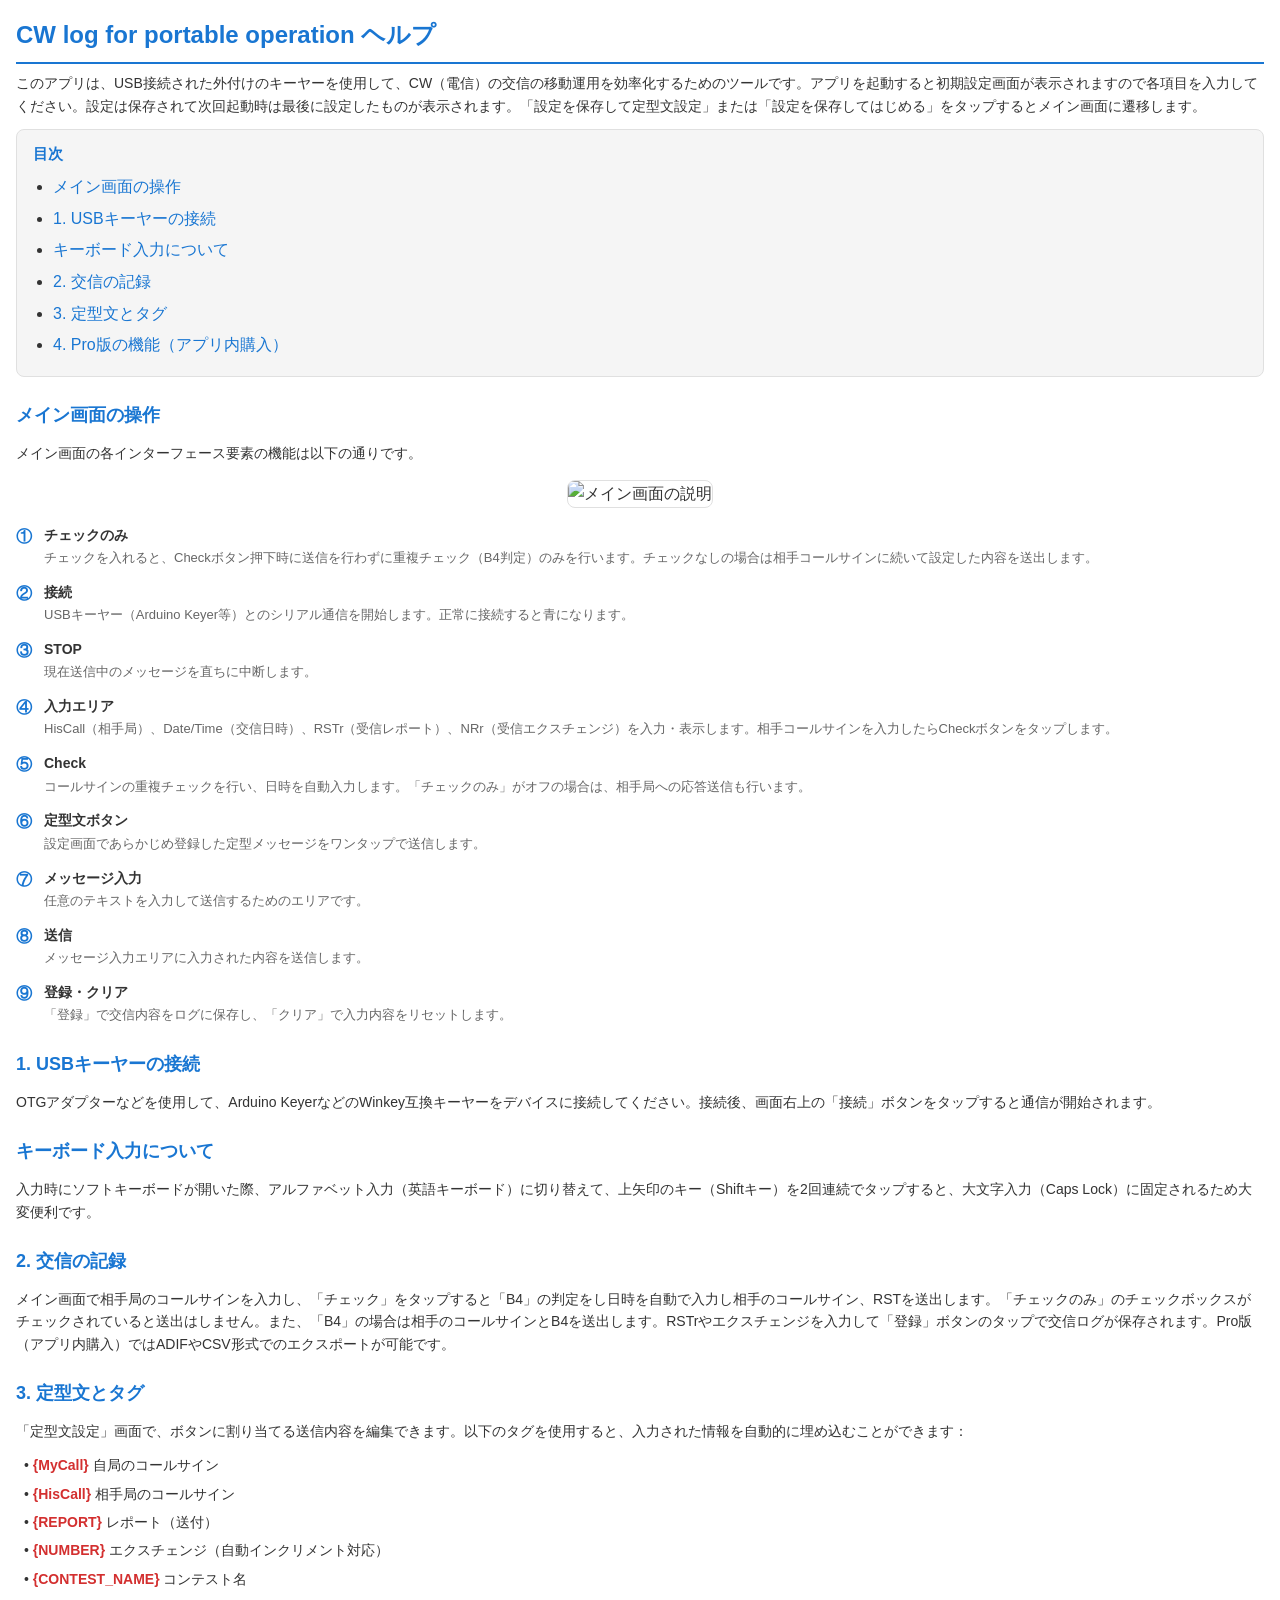
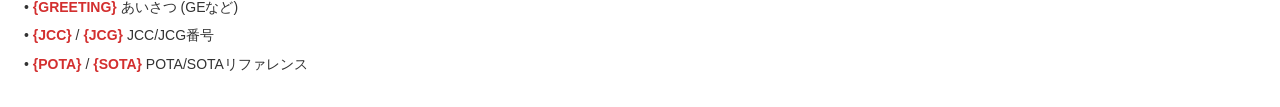
==== help.html @ 80474c99 "Update help.html for new application title and content" ====
<!DOCTYPE html>
<html lang="ja">
<head>
    <meta charset="UTF-8">
    <meta name="viewport" content="width=device-width, initial-scale=1.0">
    <title>CW log for portable operation  ヘルプ</title>
    <style>
        body {
            font-family: -apple-system, BlinkMacSystemFont, "Segoe UI", Roboto, "Helvetica Neue", Arial, sans-serif;
            margin: 0;
            padding: 16px;
            color: #333333;
            background-color: #ffffff;
            line-height: 1.6;
        }
        h1 {
            color: #1976D2;
            font-size: 24px;
            margin-top: 0;
            margin-bottom: 8px;
            padding-bottom: 8px;
            border-bottom: 2px solid #1976D2;
        }
        h2 {
            color: #1976D2;
            font-size: 18px;
            margin-top: 24px;
            margin-bottom: 12px;
        }
        p {
            margin-top: 0;
            margin-bottom: 12px;
            font-size: 14px;
        }
        .toc {
            background-color: #f5f5f5;
            border: 1px solid #e0e0e0;
            border-radius: 8px;
            padding: 12px 16px;
            margin-bottom: 20px;
        }
        .toc-title {
            font-weight: bold;
            margin-bottom: 8px;
            color: #1976D2;
            font-size: 15px;
        }
        .toc ul {
            margin: 0;
            padding-left: 20px;
        }
        .toc li {
            margin-bottom: 6px;
        }
        .toc a {
            color: #1976D2;
            text-decoration: none;
        }
        .toc a:hover {
            text-decoration: underline;
        }
        .img-container {
            text-align: center;
            margin: 16px 0;
        }
        .img-container img {
            max-width: 100%;
            height: auto;
            border: 1px solid #e0e0e0;
            border-radius: 8px;
        }
        .feature-list {
            margin: 12px 0;
        }
        .feature-item {
            display: flex;
            margin-bottom: 12px;
        }
        .feature-num {
            font-weight: bold;
            color: #1976D2;
            width: 28px;
            flex-shrink: 0;
        }
        .feature-content {
            flex-grow: 1;
        }
        .feature-title {
            font-weight: bold;
            font-size: 14px;
            margin-bottom: 2px;
        }
        .feature-desc {
            font-size: 13px;
            color: #666666;
        }
        .tag-list {
            list-style-type: none;
            padding-left: 8px;
            margin-top: 8px;
        }
        .tag-item {
            margin-bottom: 6px;
            font-size: 14px;
        }
        .tag-name {
            color: #D32F2F;
            font-weight: bold;
        }
        ul.bullet-list {
            padding-left: 20px;
            margin-top: 8px;
        }
        ul.bullet-list li {
            margin-bottom: 4px;
            font-size: 14px;
        }
    </style>
</head>
<body>

    <h1>CW log for portable operation  ヘルプ</h1>

    <p>このアプリは、USB接続された外付けのキーヤーを使用して、CW（電信）の交信の移動運用を効率化するためのツールです。アプリを起動すると初期設定画面が表示されますので各項目を入力してください。設定は保存されて次回起動時は最後に設定したものが表示されます。「設定を保存して定型文設定」または「設定を保存してはじめる」をタップするとメイン画面に遷移します。</p>

    <!-- 目次（ナビゲーションリンク） -->
    <div class="toc">
        <div class="toc-title">目次</div>
        <ul>
            <li><a href="#main_screen">メイン画面の操作</a></li>
            <li><a href="#usb_keyer">1. USBキーヤーの接続</a></li>
            <li><a href="#keyboard_input">キーボード入力について</a></li>
            <li><a href="#record_qso">2. 交信の記録</a></li>
            <li><a href="#preset_tags">3. 定型文とタグ</a></li>
            <li><a href="#pro_features">4. Pro版の機能（アプリ内購入）</a></li>
        </ul>
    </div>

    <!-- 各セクション -->
    <h2 id="main_screen">メイン画面の操作</h2>
    <p>メイン画面の各インターフェース要素の機能は以下の通りです。</p>

    <div class="img-container">
        <img src="main_screen.png" alt="メイン画面の説明">
    </div>

    <div class="feature-list">
        <div class="feature-item">
            <div class="feature-num">①</div>
            <div class="feature-content">
                <div class="feature-title">チェックのみ</div>
                <div class="feature-desc">チェックを入れると、Checkボタン押下時に送信を行わずに重複チェック（B4判定）のみを行います。チェックなしの場合は相手コールサインに続いて設定した内容を送出します。</div>
            </div>
        </div>
        <div class="feature-item">
            <div class="feature-num">②</div>
            <div class="feature-content">
                <div class="feature-title">接続</div>
                <div class="feature-desc">USBキーヤー（Arduino Keyer等）とのシリアル通信を開始します。正常に接続すると青になります。</div>
            </div>
        </div>
        <div class="feature-item">
            <div class="feature-num">③</div>
            <div class="feature-content">
                <div class="feature-title">STOP</div>
                <div class="feature-desc">現在送信中のメッセージを直ちに中断します。</div>
            </div>
        </div>
        <div class="feature-item">
            <div class="feature-num">④</div>
            <div class="feature-content">
                <div class="feature-title">入力エリア</div>
                <div class="feature-desc">HisCall（相手局）、Date/Time（交信日時）、RSTr（受信レポート）、NRr（受信エクスチェンジ）を入力・表示します。相手コールサインを入力したらCheckボタンをタップします。</div>
            </div>
        </div>
        <div class="feature-item">
            <div class="feature-num">⑤</div>
            <div class="feature-content">
                <div class="feature-title">Check</div>
                <div class="feature-desc">コールサインの重複チェックを行い、日時を自動入力します。「チェックのみ」がオフの場合は、相手局への応答送信も行います。</div>
            </div>
        </div>
        <div class="feature-item">
            <div class="feature-num">⑥</div>
            <div class="feature-content">
                <div class="feature-title">定型文ボタン</div>
                <div class="feature-desc">設定画面であらかじめ登録した定型メッセージをワンタップで送信します。</div>
            </div>
        </div>
        <div class="feature-item">
            <div class="feature-num">⑦</div>
            <div class="feature-content">
                <div class="feature-title">メッセージ入力</div>
                <div class="feature-desc">任意のテキストを入力して送信するためのエリアです。</div>
            </div>
        </div>
        <div class="feature-item">
            <div class="feature-num">⑧</div>
            <div class="feature-content">
                <div class="feature-title">送信</div>
                <div class="feature-desc">メッセージ入力エリアに入力された内容を送信します。</div>
            </div>
        </div>
        <div class="feature-item">
            <div class="feature-num">⑨</div>
            <div class="feature-content">
                <div class="feature-title">登録・クリア</div>
                <div class="feature-desc">「登録」で交信内容をログに保存し、「クリア」で入力内容をリセットします。</div>
            </div>
        </div>
    </div>

    <h2 id="usb_keyer">1. USBキーヤーの接続</h2>
    <p>OTGアダプターなどを使用して、Arduino KeyerなどのWinkey互換キーヤーをデバイスに接続してください。接続後、画面右上の「接続」ボタンをタップすると通信が開始されます。</p>

    <h2 id="keyboard_input">キーボード入力について</h2>
    <p>入力時にソフトキーボードが開いた際、アルファベット入力（英語キーボード）に切り替えて、上矢印のキー（Shiftキー）を2回連続でタップすると、大文字入力（Caps Lock）に固定されるため大変便利です。</p>

    <h2 id="record_qso">2. 交信の記録</h2>
    <p>メイン画面で相手局のコールサインを入力し、「チェック」をタップすると「B4」の判定をし日時を自動で入力し相手のコールサイン、RSTを送出します。「チェックのみ」のチェックボックスがチェックされていると送出はしません。また、「B4」の場合は相手のコールサインとB4を送出します。RSTrやエクスチェンジを入力して「登録」ボタンのタップで交信ログが保存されます。Pro版（アプリ内購入）ではADIFやCSV形式でのエクスポートが可能です。</p>

    <h2 id="preset_tags">3. 定型文とタグ</h2>
    <p>「定型文設定」画面で、ボタンに割り当てる送信内容を編集できます。以下のタグを使用すると、入力された情報を自動的に埋め込むことができます：</p>

    <ul class="tag-list">
        <li class="tag-item">• <span class="tag-name">{MyCall}</span> 自局のコールサイン</li>
        <li class="tag-item">• <span class="tag-name">{HisCall}</span> 相手局のコールサイン</li>
        <li class="tag-item">• <span class="tag-name">{REPORT}</span> レポート（送付）</li>
        <li class="tag-item">• <span class="tag-name">{NUMBER}</span> エクスチェンジ（自動インクリメント対応）</li>
        <li class="tag-item">• <span class="tag-name">{CONTEST_NAME}</span> コンテスト名</li>
        <li class="tag-item">• <span class="tag-name">{GREETING}</span> あいさつ (GEなど)</li>
        <li class="tag-item">• <span class="tag-name">{JCC}</span> / <span class="tag-name">{JCG}</span> JCC/JCG番号</li>
        <li class="tag-item">• <span class="tag-name">{POTA}</span> / <span class="tag-name">{SOTA}</span> POTA/SOTAリファレンス</li>
    </ul>

    <!-- <h2 id="pro_features">4. Pro版の機能（アプリ内購入）</h2>
    <ul class="bullet-list">
        <li>ログのエクスポート（ADIF / ハムログCSV）</li>
        <li>CSVファイルのインポート</li>
    </ul> 
    -->

</body>
</html>
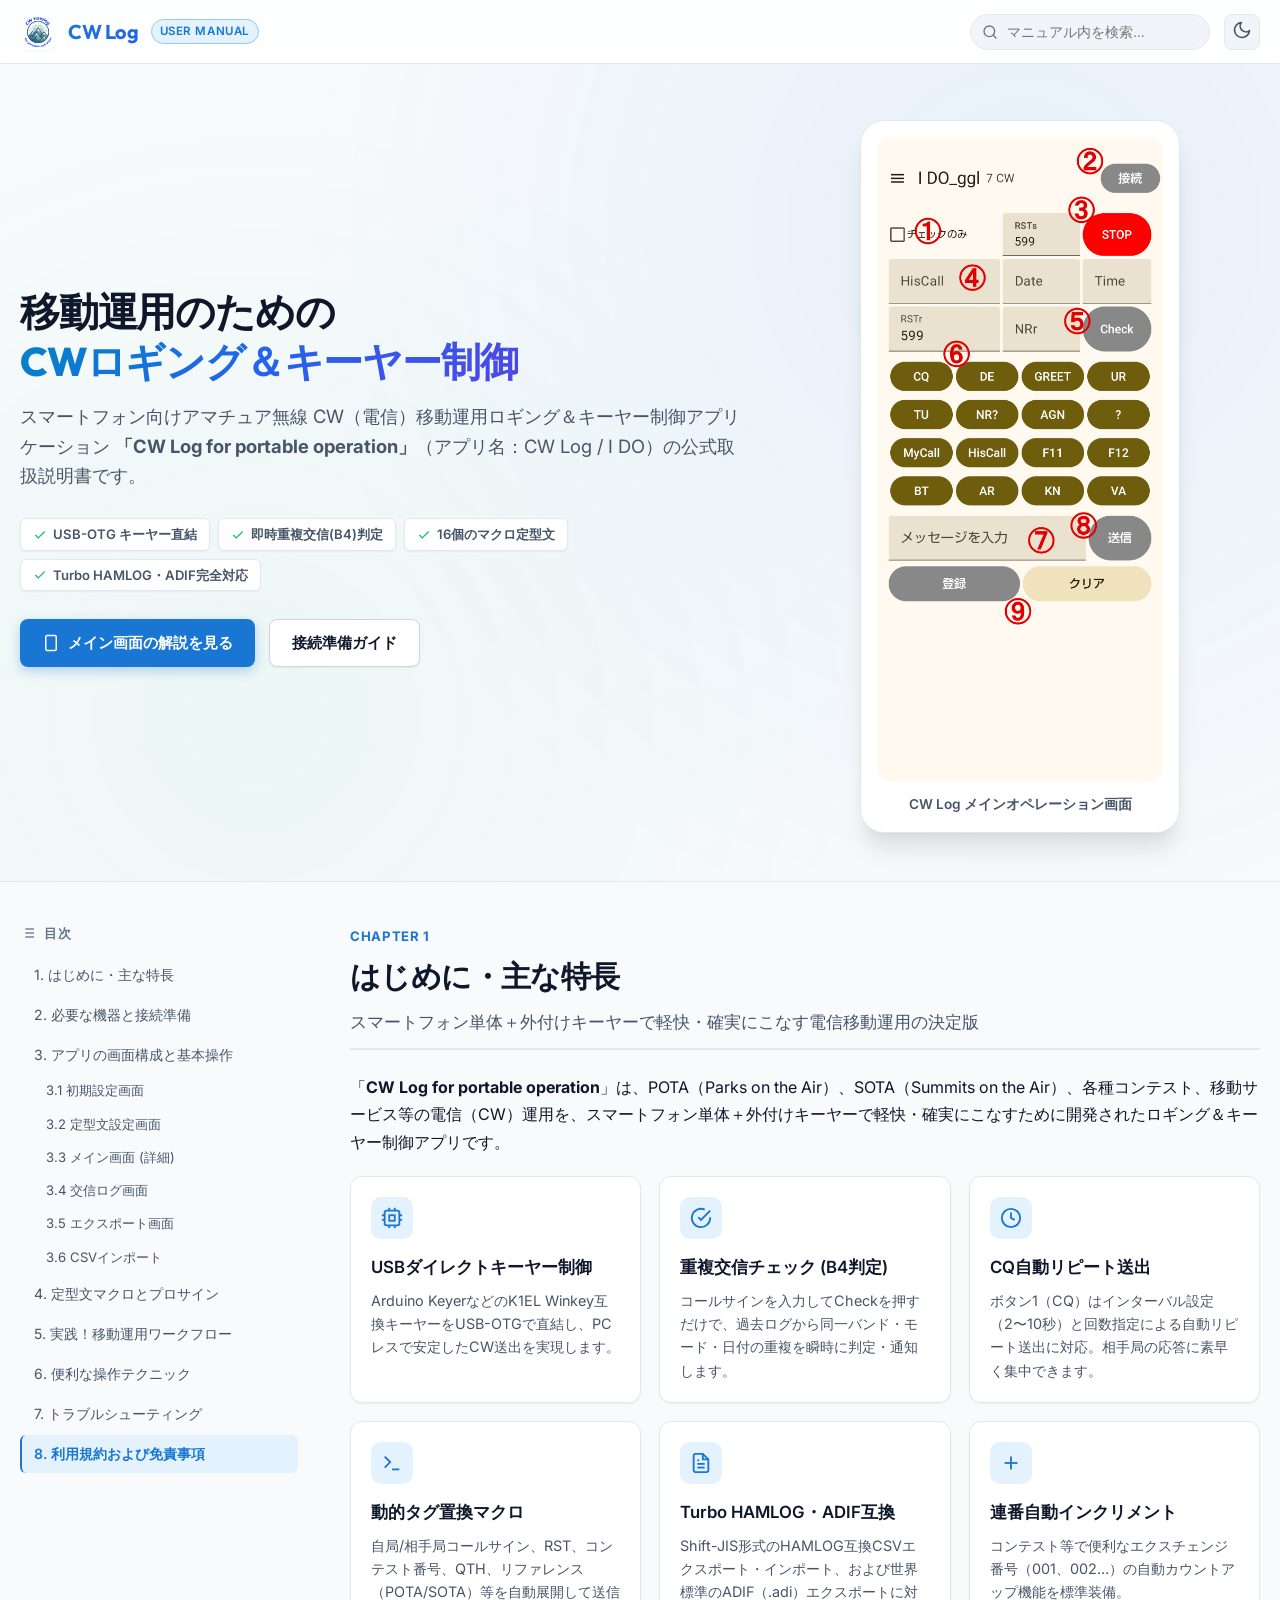
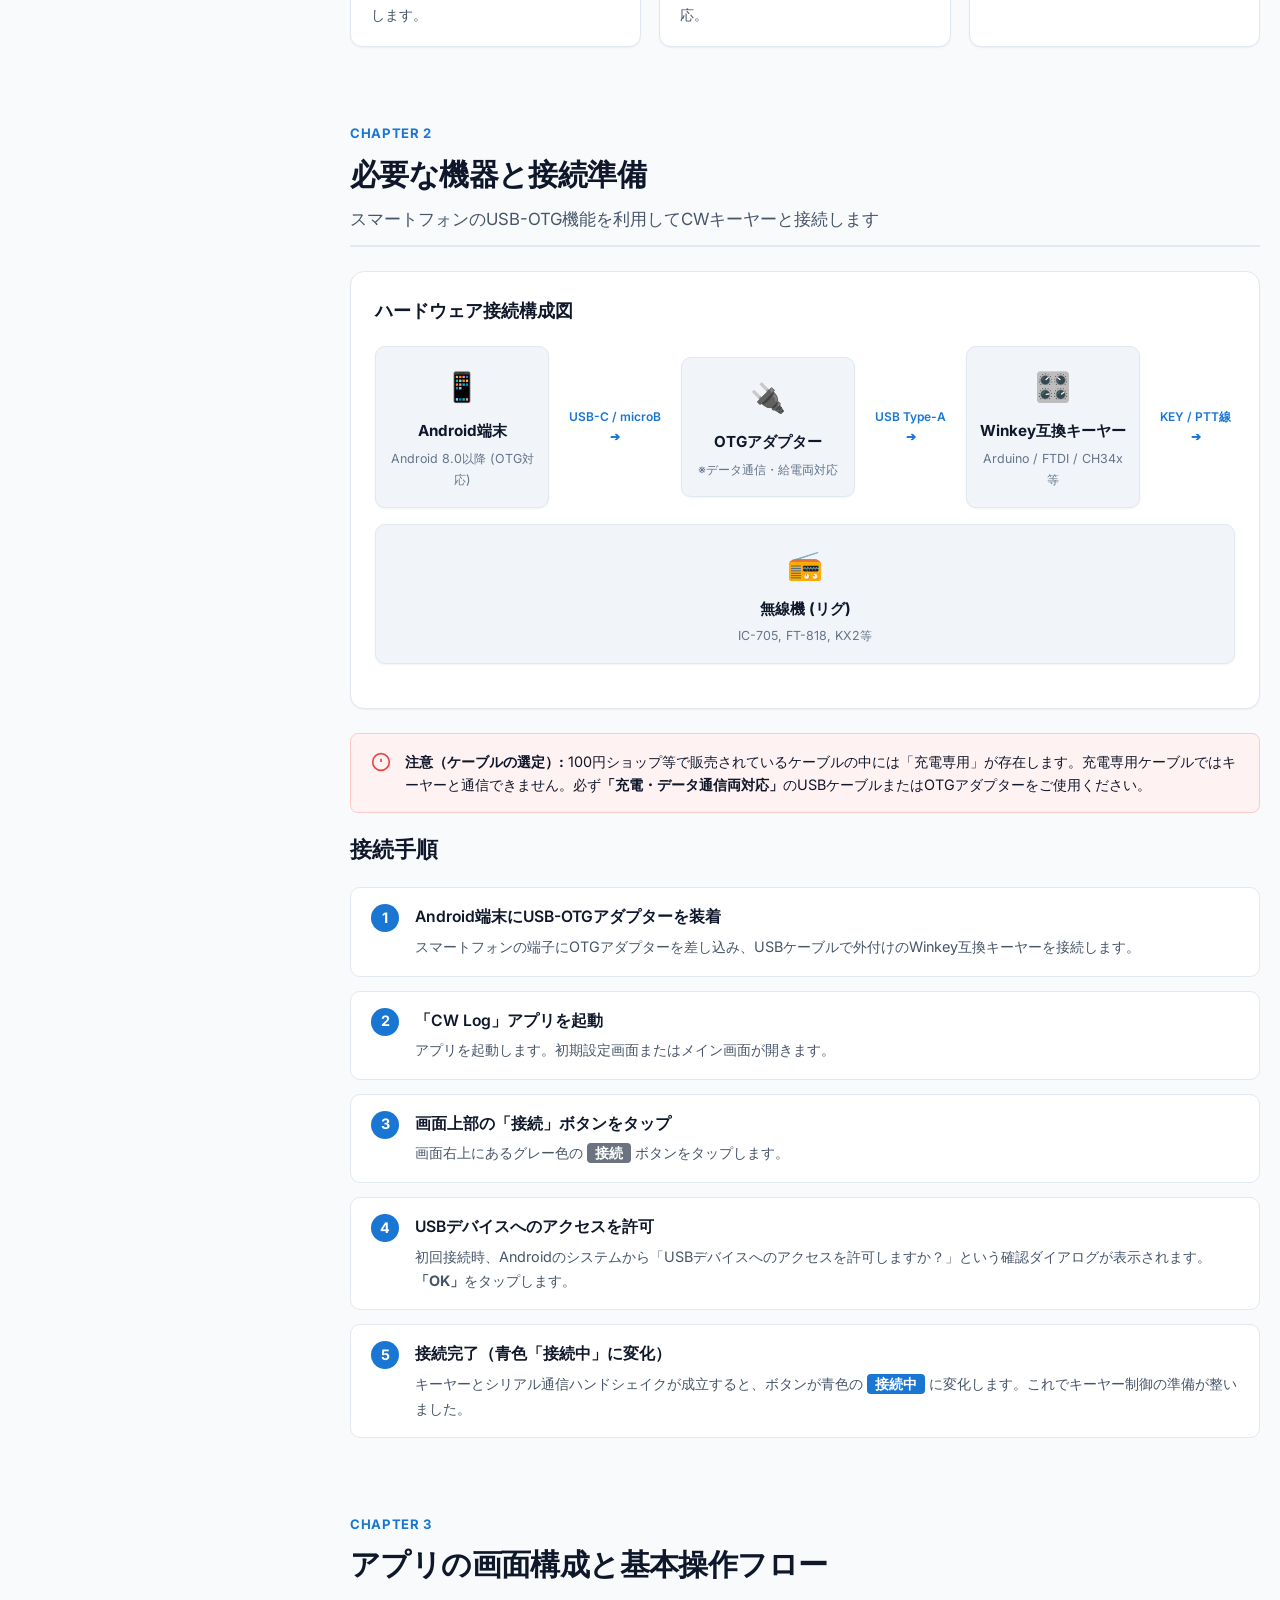
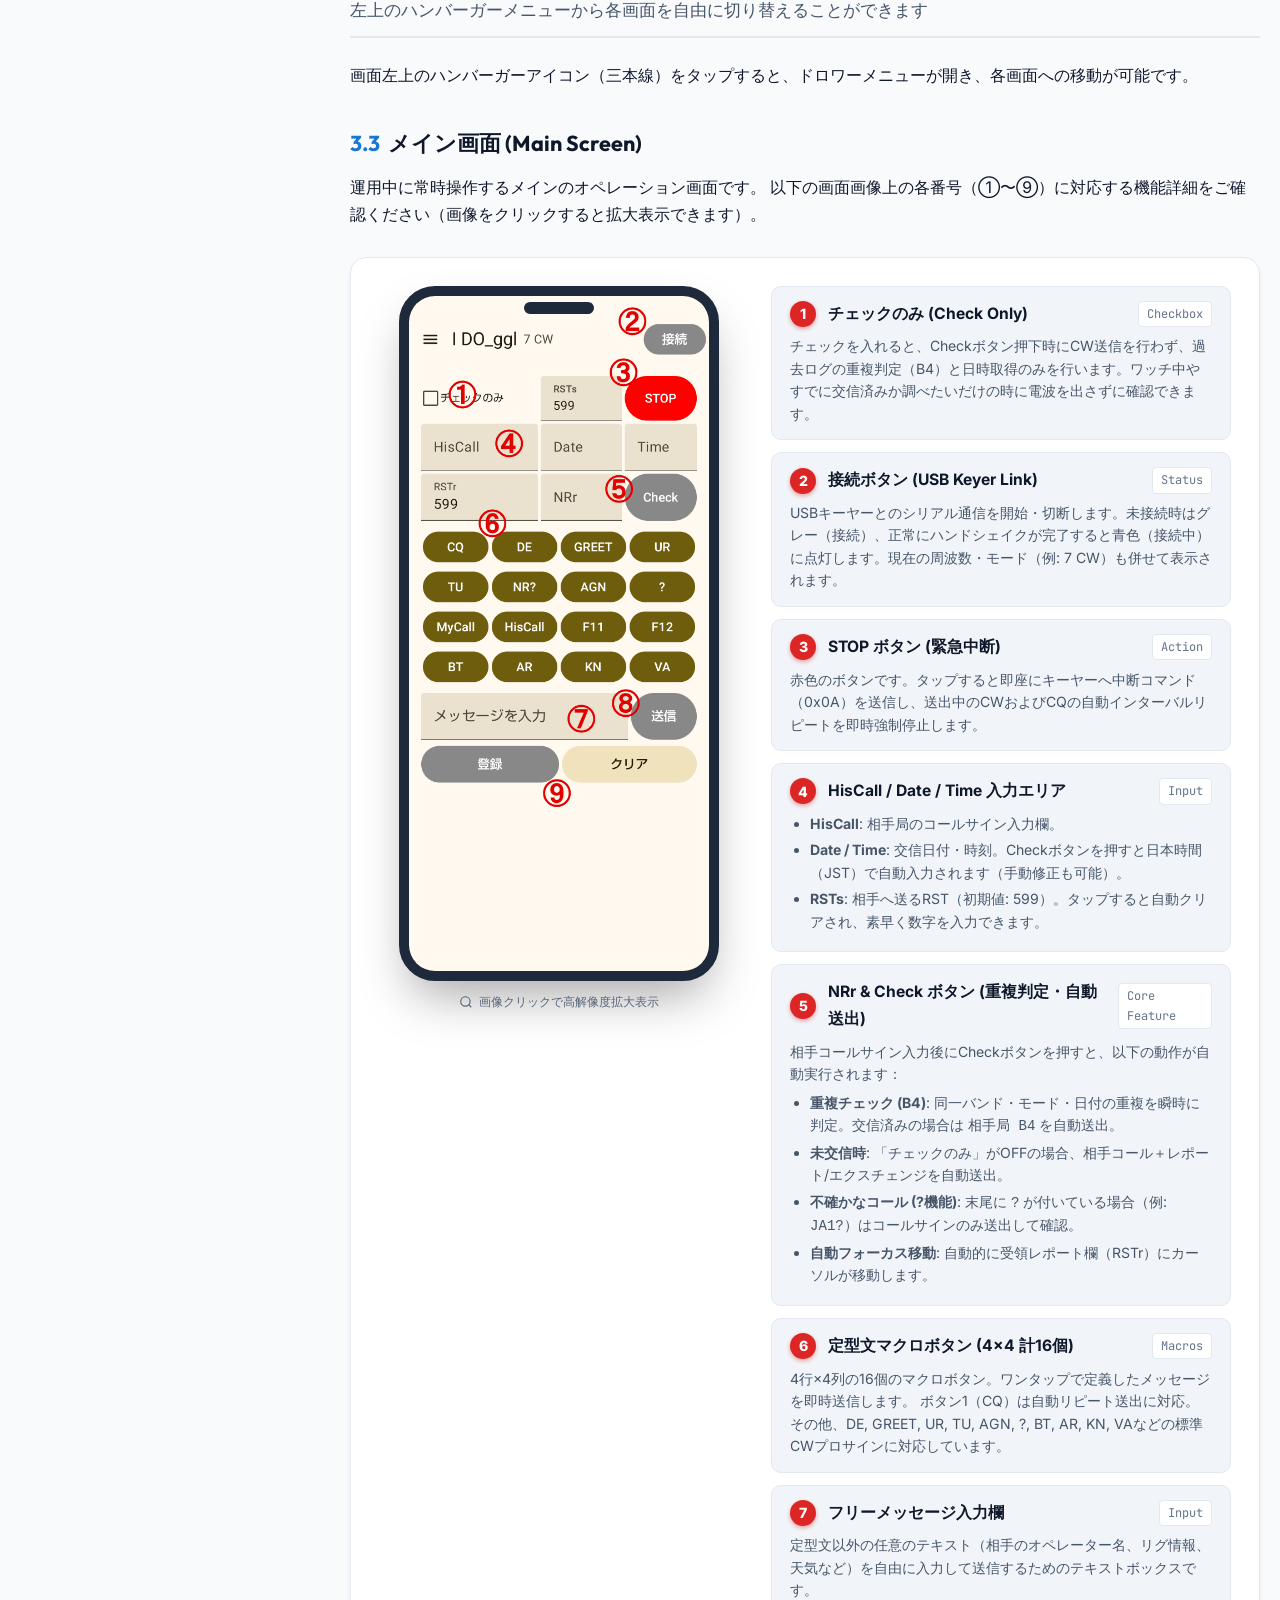
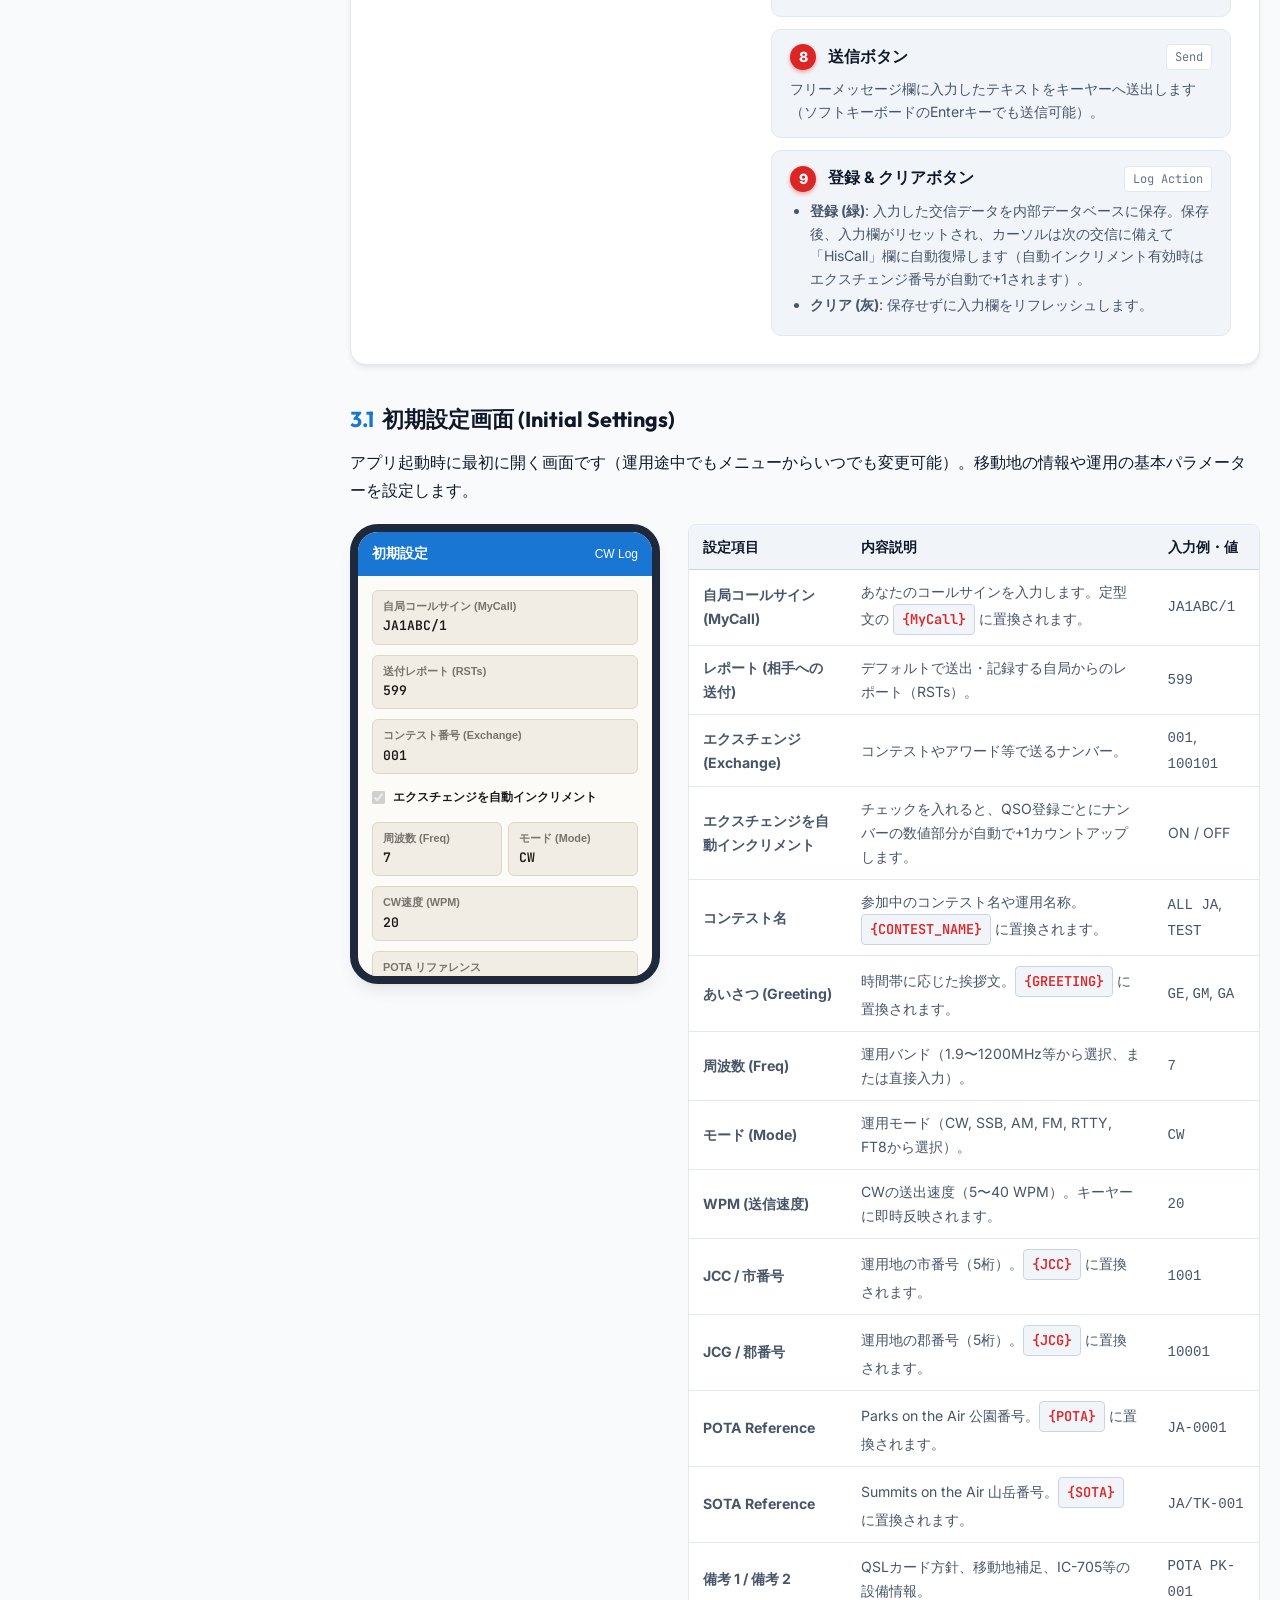
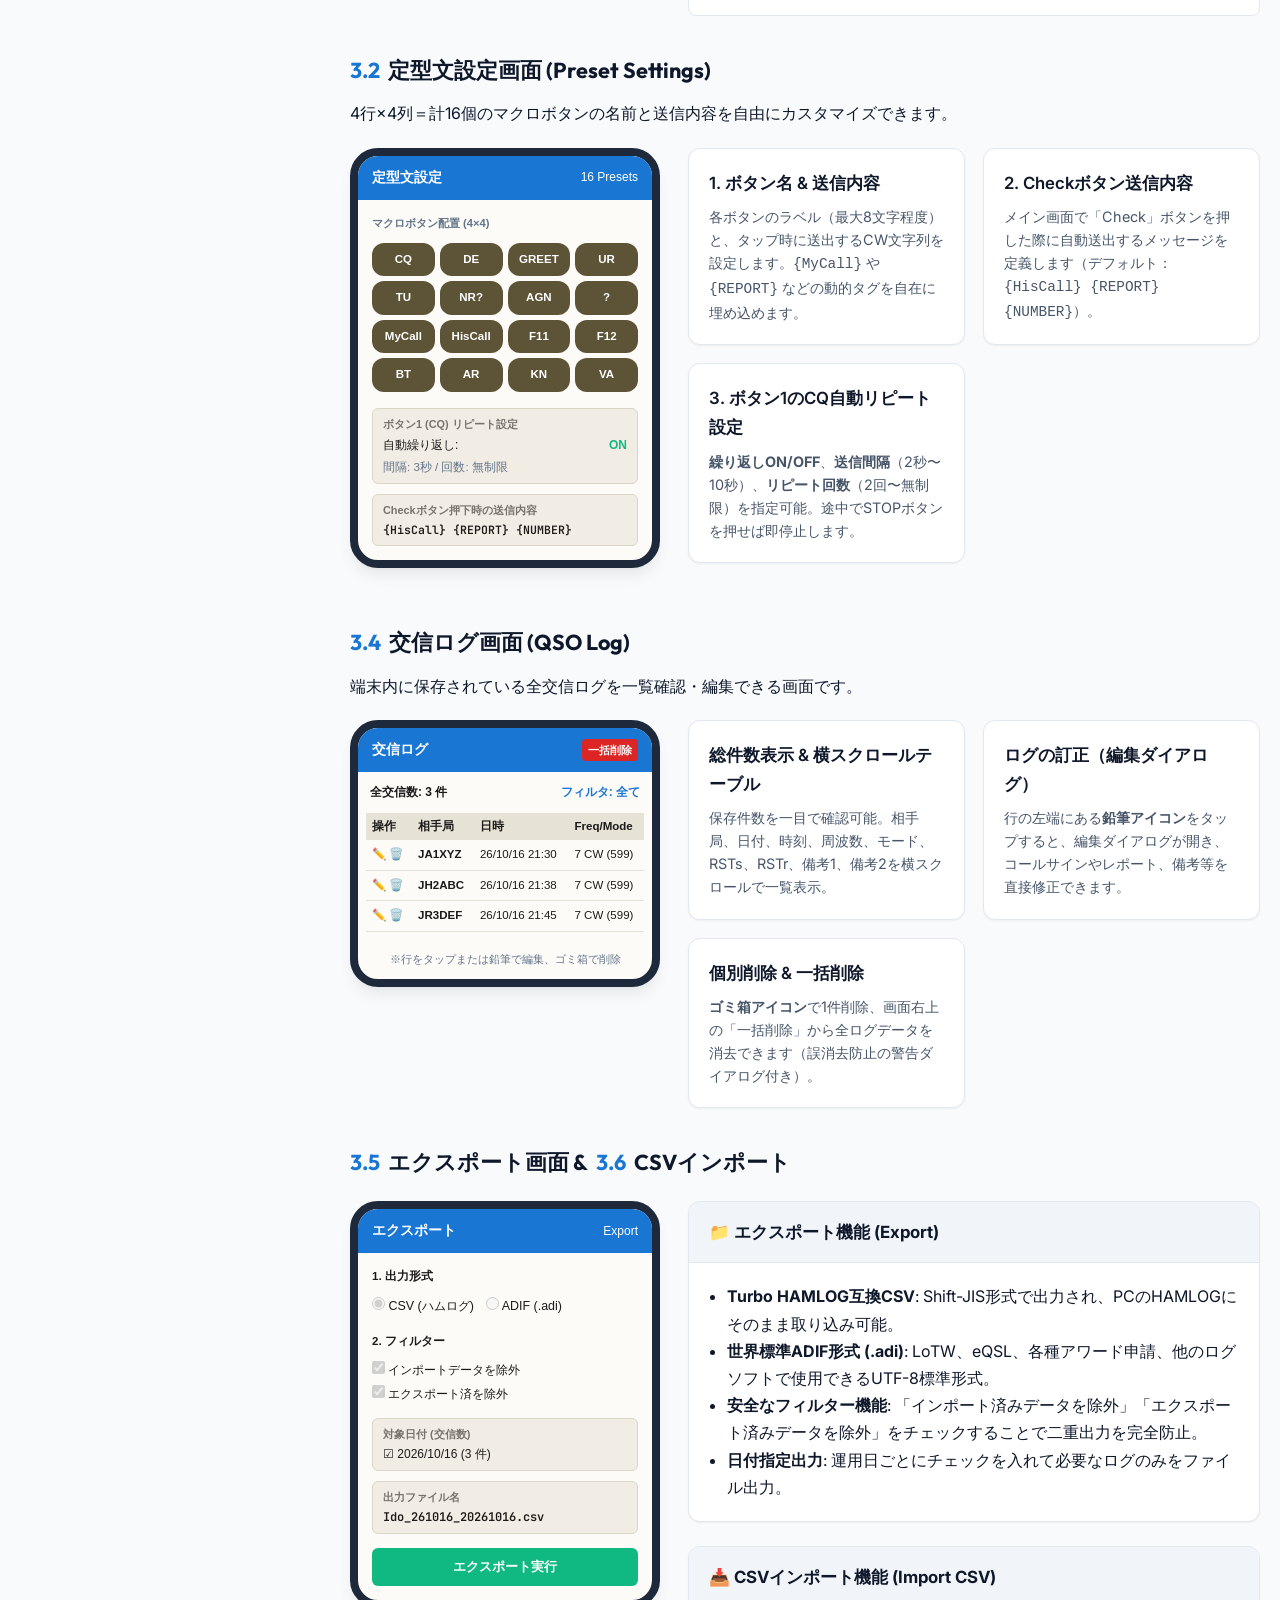
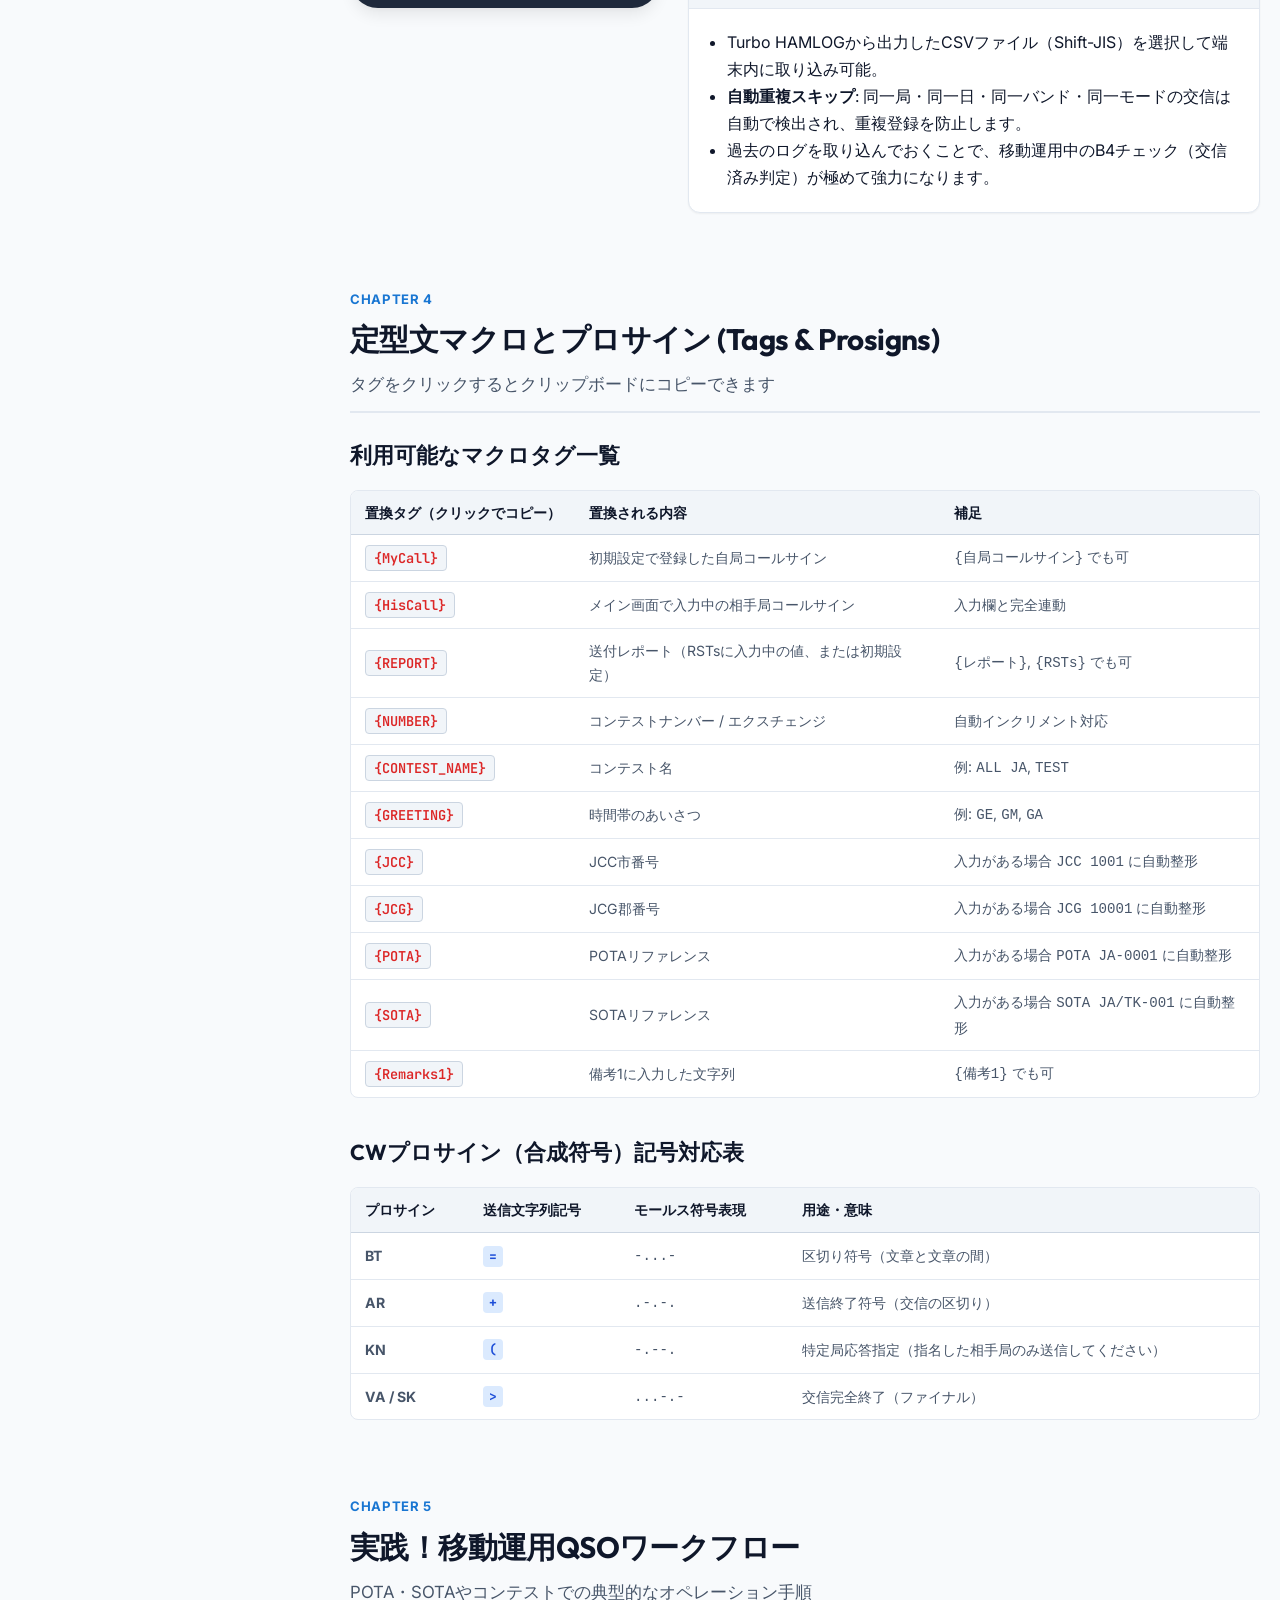
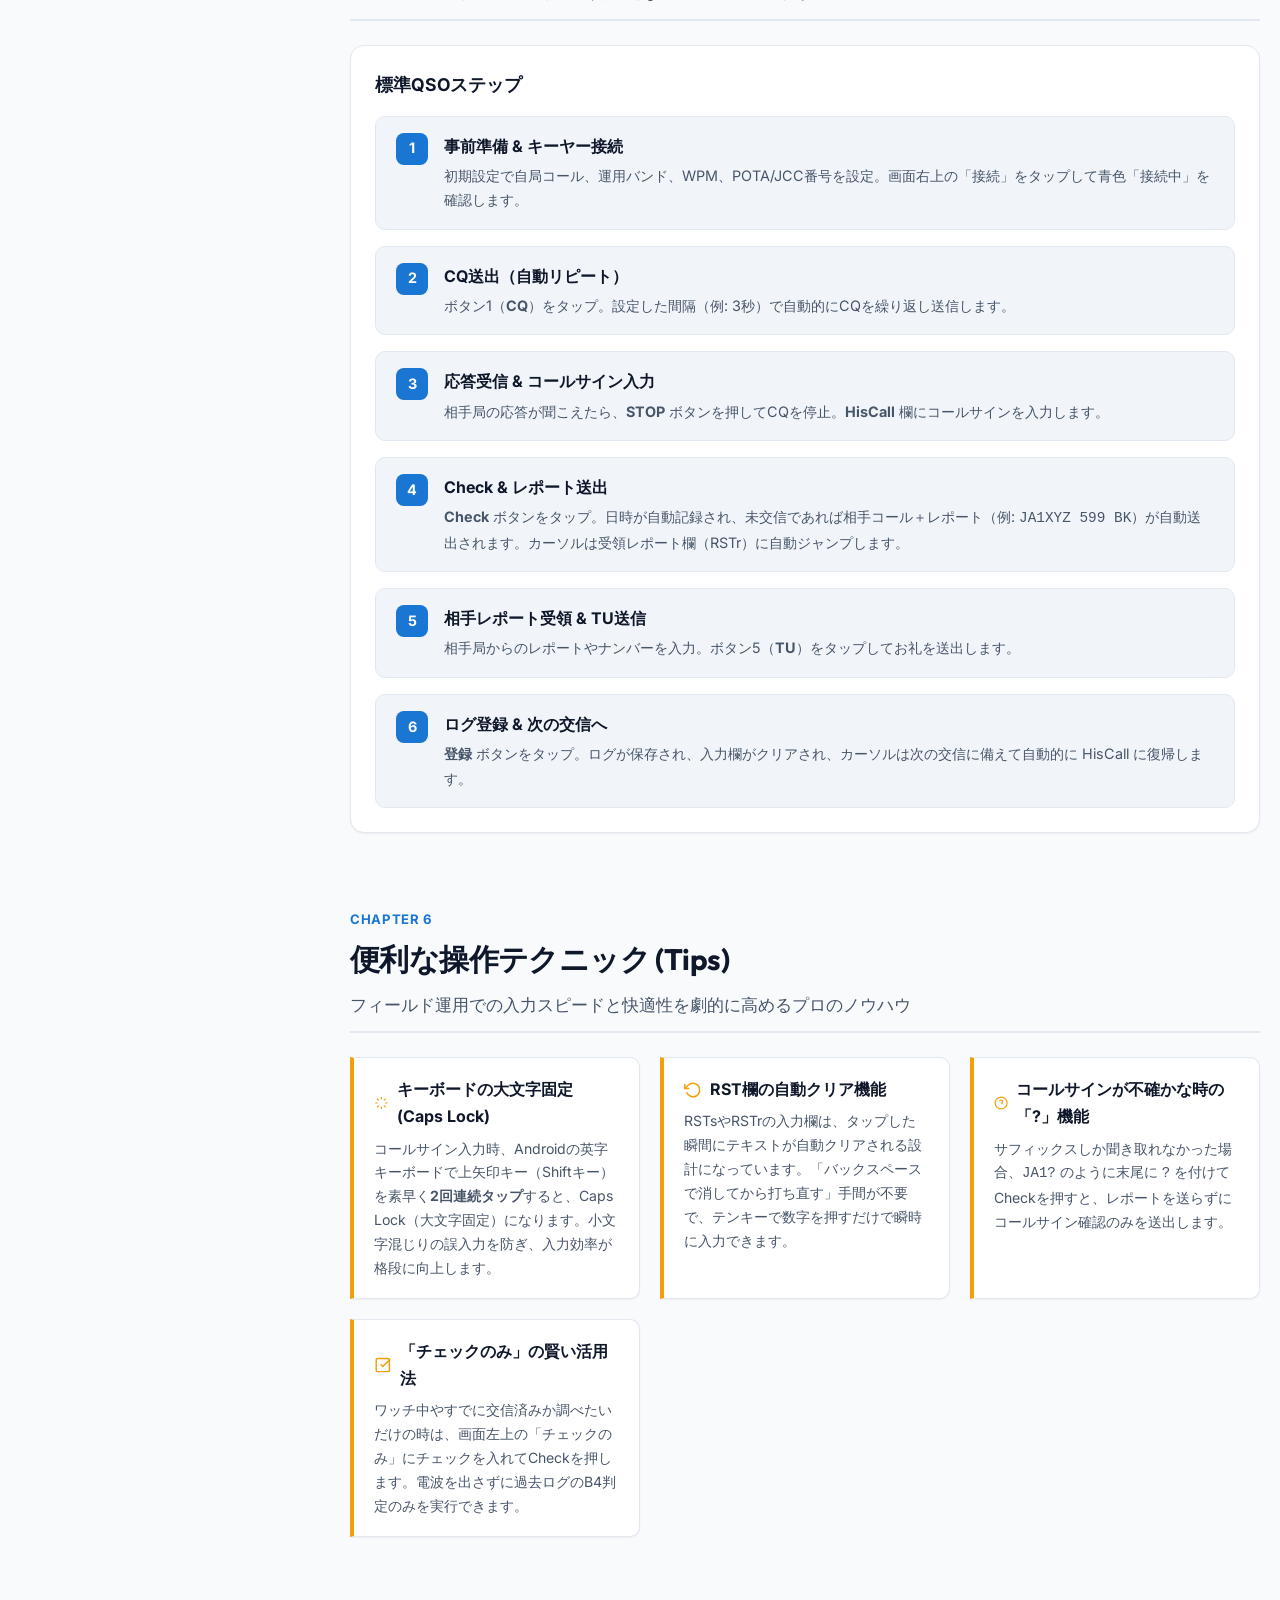
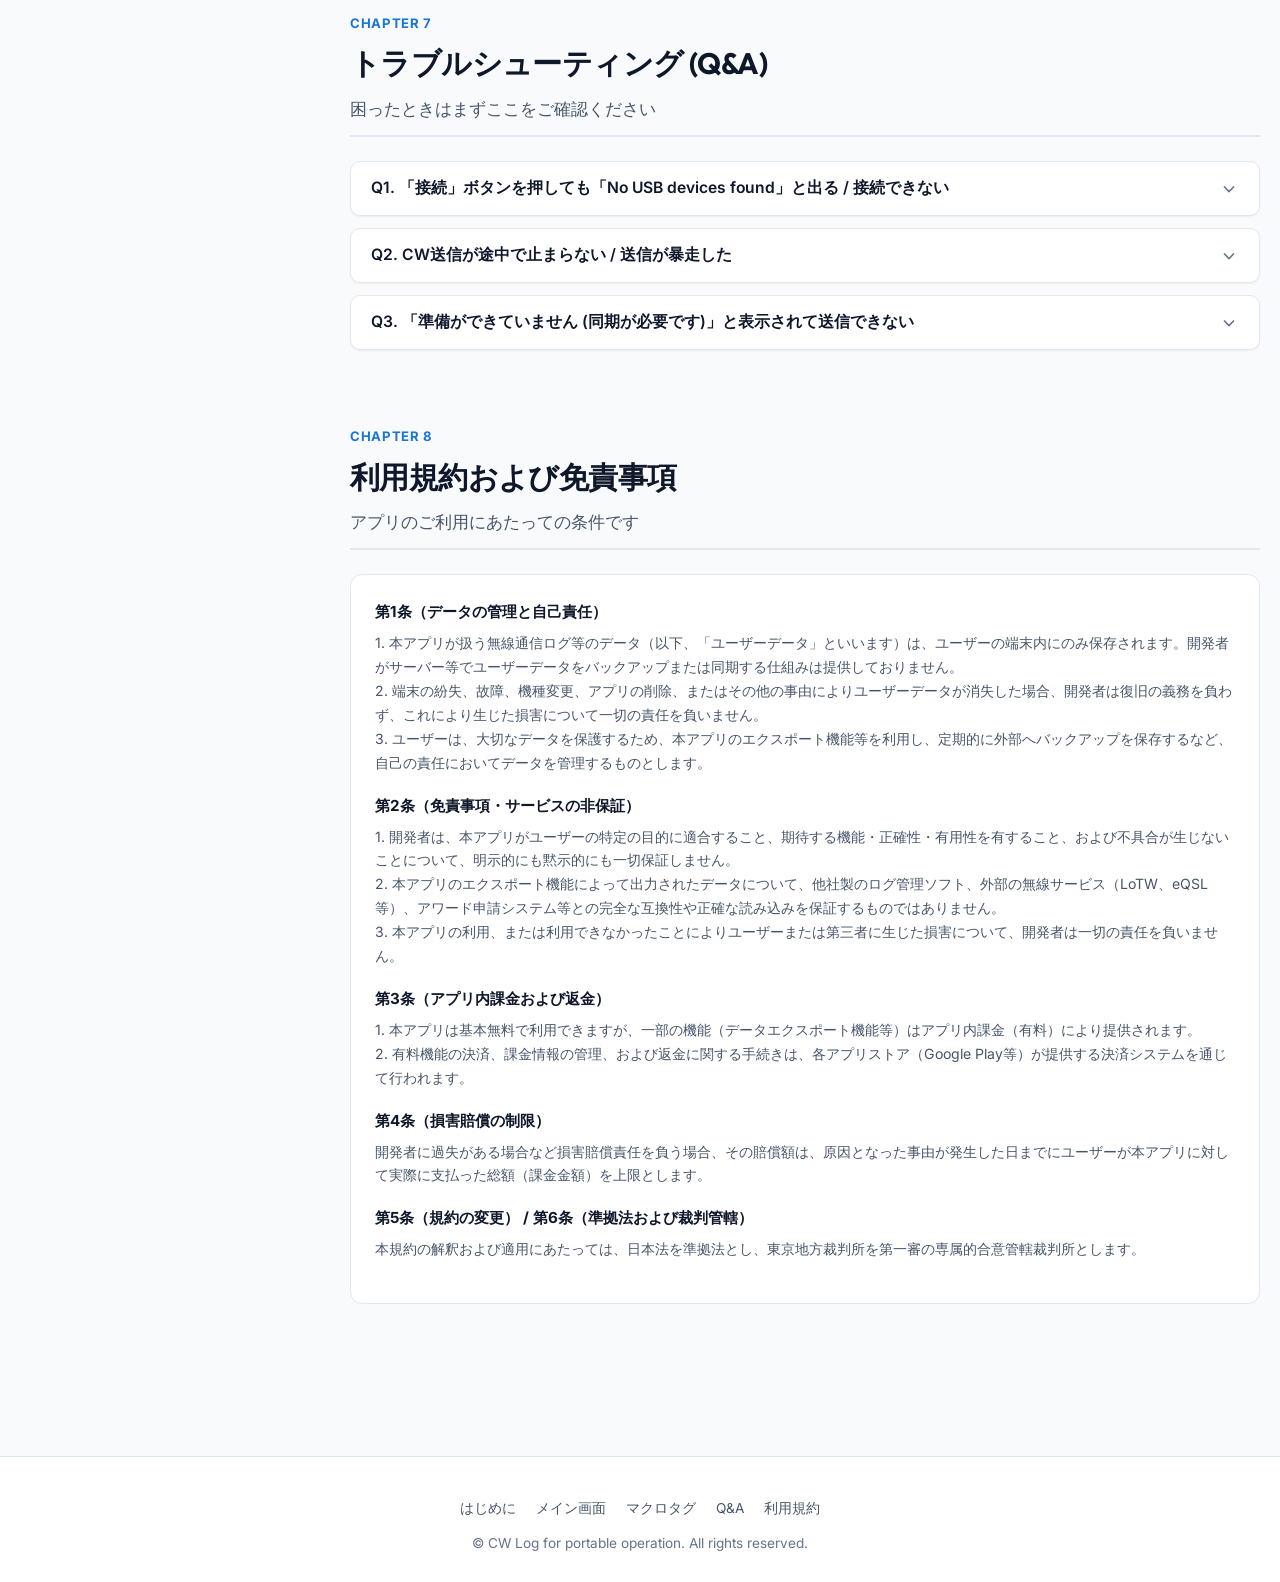
==== commit 0b5af69f: "feat: initialize project structure and add documentation assets for webpage" ====
--- a/help.html
+++ b/help.html
@@ -1,244 +1,82 @@
-<!DOCTYPE html>
-<html lang="ja">
-<head>
-    <meta charset="UTF-8">
-    <meta name="viewport" content="width=device-width, initial-scale=1.0">
-    <title>CW log for portable operation  ヘルプ</title>
-    <style>
-        body {
-            font-family: -apple-system, BlinkMacSystemFont, "Segoe UI", Roboto, "Helvetica Neue", Arial, sans-serif;
-            margin: 0;
-            padding: 16px;
-            color: #333333;
-            background-color: #ffffff;
-            line-height: 1.6;
-        }
-        h1 {
-            color: #1976D2;
-            font-size: 24px;
-            margin-top: 0;
-            margin-bottom: 8px;
-            padding-bottom: 8px;
-            border-bottom: 2px solid #1976D2;
-        }
-        h2 {
-            color: #1976D2;
-            font-size: 18px;
-            margin-top: 24px;
-            margin-bottom: 12px;
-        }
-        p {
-            margin-top: 0;
-            margin-bottom: 12px;
-            font-size: 14px;
-        }
-        .toc {
-            background-color: #f5f5f5;
-            border: 1px solid #e0e0e0;
-            border-radius: 8px;
-            padding: 12px 16px;
-            margin-bottom: 20px;
-        }
-        .toc-title {
-            font-weight: bold;
-            margin-bottom: 8px;
-            color: #1976D2;
-            font-size: 15px;
-        }
-        .toc ul {
-            margin: 0;
-            padding-left: 20px;
-        }
-        .toc li {
-            margin-bottom: 6px;
-        }
-        .toc a {
-            color: #1976D2;
-            text-decoration: none;
-        }
-        .toc a:hover {
-            text-decoration: underline;
-        }
-        .img-container {
-            text-align: center;
-            margin: 16px 0;
-        }
-        .img-container img {
-            max-width: 100%;
-            height: auto;
-            border: 1px solid #e0e0e0;
-            border-radius: 8px;
-        }
-        .feature-list {
-            margin: 12px 0;
-        }
-        .feature-item {
-            display: flex;
-            margin-bottom: 12px;
-        }
-        .feature-num {
-            font-weight: bold;
-            color: #1976D2;
-            width: 28px;
-            flex-shrink: 0;
-        }
-        .feature-content {
-            flex-grow: 1;
-        }
-        .feature-title {
-            font-weight: bold;
-            font-size: 14px;
-            margin-bottom: 2px;
-        }
-        .feature-desc {
-            font-size: 13px;
-            color: #666666;
-        }
-        .tag-list {
-            list-style-type: none;
-            padding-left: 8px;
-            margin-top: 8px;
-        }
-        .tag-item {
-            margin-bottom: 6px;
-            font-size: 14px;
-        }
-        .tag-name {
-            color: #D32F2F;
-            font-weight: bold;
-        }
-        ul.bullet-list {
-            padding-left: 20px;
-            margin-top: 8px;
-        }
-        ul.bullet-list li {
-            margin-bottom: 4px;
-            font-size: 14px;
-        }
-    </style>
-</head>
-<body>
-
-    <h1>CW log for portable operation  ヘルプ</h1>
-
-    <p>このアプリは、USB接続された外付けのキーヤーを使用して、CW（電信）の交信の移動運用を効率化するためのツールです。アプリを起動すると初期設定画面が表示されますので各項目を入力してください。設定は保存されて次回起動時は最後に設定したものが表示されます。「設定を保存して定型文設定」または「設定を保存してはじめる」をタップするとメイン画面に遷移します。</p>
-
-    <!-- 目次（ナビゲーションリンク） -->
-    <div class="toc">
-        <div class="toc-title">目次</div>
-        <ul>
-            <li><a href="#main_screen">メイン画面の操作</a></li>
-            <li><a href="#usb_keyer">1. USBキーヤーの接続</a></li>
-            <li><a href="#keyboard_input">キーボード入力について</a></li>
-            <li><a href="#record_qso">2. 交信の記録</a></li>
-            <li><a href="#preset_tags">3. 定型文とタグ</a></li>
-            <li><a href="#pro_features">4. Pro版の機能（アプリ内購入）</a></li>
-        </ul>
-    </div>
-
-    <!-- 各セクション -->
-    <h2 id="main_screen">メイン画面の操作</h2>
-    <p>メイン画面の各インターフェース要素の機能は以下の通りです。</p>
-
-    <div class="img-container">
-        <img src="main_screen.png" alt="メイン画面の説明">
-    </div>
-
-    <div class="feature-list">
-        <div class="feature-item">
-            <div class="feature-num">①</div>
-            <div class="feature-content">
-                <div class="feature-title">チェックのみ</div>
-                <div class="feature-desc">チェックを入れると、Checkボタン押下時に送信を行わずに重複チェック（B4判定）のみを行います。チェックなしの場合は相手コールサインに続いて設定した内容を送出します。</div>
-            </div>
-        </div>
-        <div class="feature-item">
-            <div class="feature-num">②</div>
-            <div class="feature-content">
-                <div class="feature-title">接続</div>
-                <div class="feature-desc">USBキーヤー（Arduino Keyer等）とのシリアル通信を開始します。正常に接続すると青になります。</div>
-            </div>
-        </div>
-        <div class="feature-item">
-            <div class="feature-num">③</div>
-            <div class="feature-content">
-                <div class="feature-title">STOP</div>
-                <div class="feature-desc">現在送信中のメッセージを直ちに中断します。</div>
-            </div>
-        </div>
-        <div class="feature-item">
-            <div class="feature-num">④</div>
-            <div class="feature-content">
-                <div class="feature-title">入力エリア</div>
-                <div class="feature-desc">HisCall（相手局）、Date/Time（交信日時）、RSTr（受信レポート）、NRr（受信エクスチェンジ）を入力・表示します。相手コールサインを入力したらCheckボタンをタップします。</div>
-            </div>
-        </div>
-        <div class="feature-item">
-            <div class="feature-num">⑤</div>
-            <div class="feature-content">
-                <div class="feature-title">Check</div>
-                <div class="feature-desc">コールサインの重複チェックを行い、日時を自動入力します。「チェックのみ」がオフの場合は、相手局への応答送信も行います。</div>
-            </div>
-        </div>
-        <div class="feature-item">
-            <div class="feature-num">⑥</div>
-            <div class="feature-content">
-                <div class="feature-title">定型文ボタン</div>
-                <div class="feature-desc">設定画面であらかじめ登録した定型メッセージをワンタップで送信します。</div>
-            </div>
-        </div>
-        <div class="feature-item">
-            <div class="feature-num">⑦</div>
-            <div class="feature-content">
-                <div class="feature-title">メッセージ入力</div>
-                <div class="feature-desc">任意のテキストを入力して送信するためのエリアです。</div>
-            </div>
-        </div>
-        <div class="feature-item">
-            <div class="feature-num">⑧</div>
-            <div class="feature-content">
-                <div class="feature-title">送信</div>
-                <div class="feature-desc">メッセージ入力エリアに入力された内容を送信します。</div>
-            </div>
-        </div>
-        <div class="feature-item">
-            <div class="feature-num">⑨</div>
-            <div class="feature-content">
-                <div class="feature-title">登録・クリア</div>
-                <div class="feature-desc">「登録」で交信内容をログに保存し、「クリア」で入力内容をリセットします。</div>
-            </div>
-        </div>
-    </div>
-
-    <h2 id="usb_keyer">1. USBキーヤーの接続</h2>
-    <p>OTGアダプターなどを使用して、Arduino KeyerなどのWinkey互換キーヤーをデバイスに接続してください。接続後、画面右上の「接続」ボタンをタップすると通信が開始されます。</p>
-
-    <h2 id="keyboard_input">キーボード入力について</h2>
-    <p>入力時にソフトキーボードが開いた際、アルファベット入力（英語キーボード）に切り替えて、上矢印のキー（Shiftキー）を2回連続でタップすると、大文字入力（Caps Lock）に固定されるため大変便利です。</p>
-
-    <h2 id="record_qso">2. 交信の記録</h2>
-    <p>メイン画面で相手局のコールサインを入力し、「チェック」をタップすると「B4」の判定をし日時を自動で入力し相手のコールサイン、RSTを送出します。「チェックのみ」のチェックボックスがチェックされていると送出はしません。また、「B4」の場合は相手のコールサインとB4を送出します。RSTrやエクスチェンジを入力して「登録」ボタンのタップで交信ログが保存されます。Pro版（アプリ内購入）ではADIFやCSV形式でのエクスポートが可能です。</p>
-
-    <h2 id="preset_tags">3. 定型文とタグ</h2>
-    <p>「定型文設定」画面で、ボタンに割り当てる送信内容を編集できます。以下のタグを使用すると、入力された情報を自動的に埋め込むことができます：</p>
-
-    <ul class="tag-list">
-        <li class="tag-item">• <span class="tag-name">{MyCall}</span> 自局のコールサイン</li>
-        <li class="tag-item">• <span class="tag-name">{HisCall}</span> 相手局のコールサイン</li>
-        <li class="tag-item">• <span class="tag-name">{REPORT}</span> レポート（送付）</li>
-        <li class="tag-item">• <span class="tag-name">{NUMBER}</span> エクスチェンジ（自動インクリメント対応）</li>
-        <li class="tag-item">• <span class="tag-name">{CONTEST_NAME}</span> コンテスト名</li>
-        <li class="tag-item">• <span class="tag-name">{GREETING}</span> あいさつ (GEなど)</li>
-        <li class="tag-item">• <span class="tag-name">{JCC}</span> / <span class="tag-name">{JCG}</span> JCC/JCG番号</li>
-        <li class="tag-item">• <span class="tag-name">{POTA}</span> / <span class="tag-name">{SOTA}</span> POTA/SOTAリファレンス</li>
-    </ul>
-
-    <!-- <h2 id="pro_features">4. Pro版の機能（アプリ内購入）</h2>
-    <ul class="bullet-list">
-        <li>ログのエクスポート（ADIF / ハムログCSV）</li>
-        <li>CSVファイルのインポート</li>
-    </ul> 
-    -->
-
-</body>
-</html>
+<!DOCTYPE html>
+<html lang="ja">
+<head>
+  <meta charset="UTF-8">
+  <meta name="viewport" content="width=device-width, initial-scale=1.0">
+  <title>取扱説明書（マニュアル）へ移動中 - CW Log</title>
+  <meta http-equiv="refresh" content="0; url=docs/manual.html">
+  <script>
+    // 即時リダイレクト
+    window.location.replace("docs/manual.html");
+  </script>
+  <style>
+    body {
+      font-family: -apple-system, BlinkMacSystemFont, "Segoe UI", Roboto, "Helvetica Neue", Arial, sans-serif;
+      background-color: #f8fafc;
+      color: #1e293b;
+      display: flex;
+      align-items: center;
+      justify-content: center;
+      min-height: 100vh;
+      margin: 0;
+      padding: 16px;
+      box-sizing: border-box;
+    }
+    .redirect-card {
+      background: #ffffff;
+      border: 1px solid #e2e8f0;
+      border-radius: 12px;
+      box-shadow: 0 4px 6px -1px rgba(0, 0, 0, 0.05), 0 2px 4px -2px rgba(0, 0, 0, 0.05);
+      max-width: 480px;
+      width: 100%;
+      padding: 32px 24px;
+      text-align: center;
+    }
+    .spinner {
+      width: 40px;
+      height: 40px;
+      margin: 0 auto 20px;
+      border: 3px solid #e2e8f0;
+      border-top-color: #2563eb;
+      border-radius: 50%;
+      animation: spin 0.8s linear infinite;
+    }
+    @keyframes spin {
+      to { transform: rotate(360deg); }
+    }
+    h1 {
+      font-size: 20px;
+      margin: 0 0 12px;
+      color: #0f172a;
+    }
+    p {
+      font-size: 14px;
+      color: #64748b;
+      margin: 0 0 24px;
+      line-height: 1.6;
+    }
+    .btn {
+      display: inline-block;
+      background-color: #2563eb;
+      color: #ffffff;
+      text-decoration: none;
+      padding: 10px 24px;
+      border-radius: 6px;
+      font-weight: 500;
+      font-size: 14px;
+      transition: background-color 0.2s;
+    }
+    .btn:hover {
+      background-color: #1d4ed8;
+    }
+  </style>
+</head>
+<body>
+  <div class="redirect-card">
+    <div class="spinner"></div>
+    <h1>取扱説明書（マニュアル）へ移動しています</h1>
+    <p>自動的に新しいマニュアルページへ転送されます。<br>自動で切り替わらない場合は、下記のボタンをクリックしてください。</p>
+    <a href="docs/manual.html" class="btn">マニュアルを開く</a>
+  </div>
+</body>
+</html>
